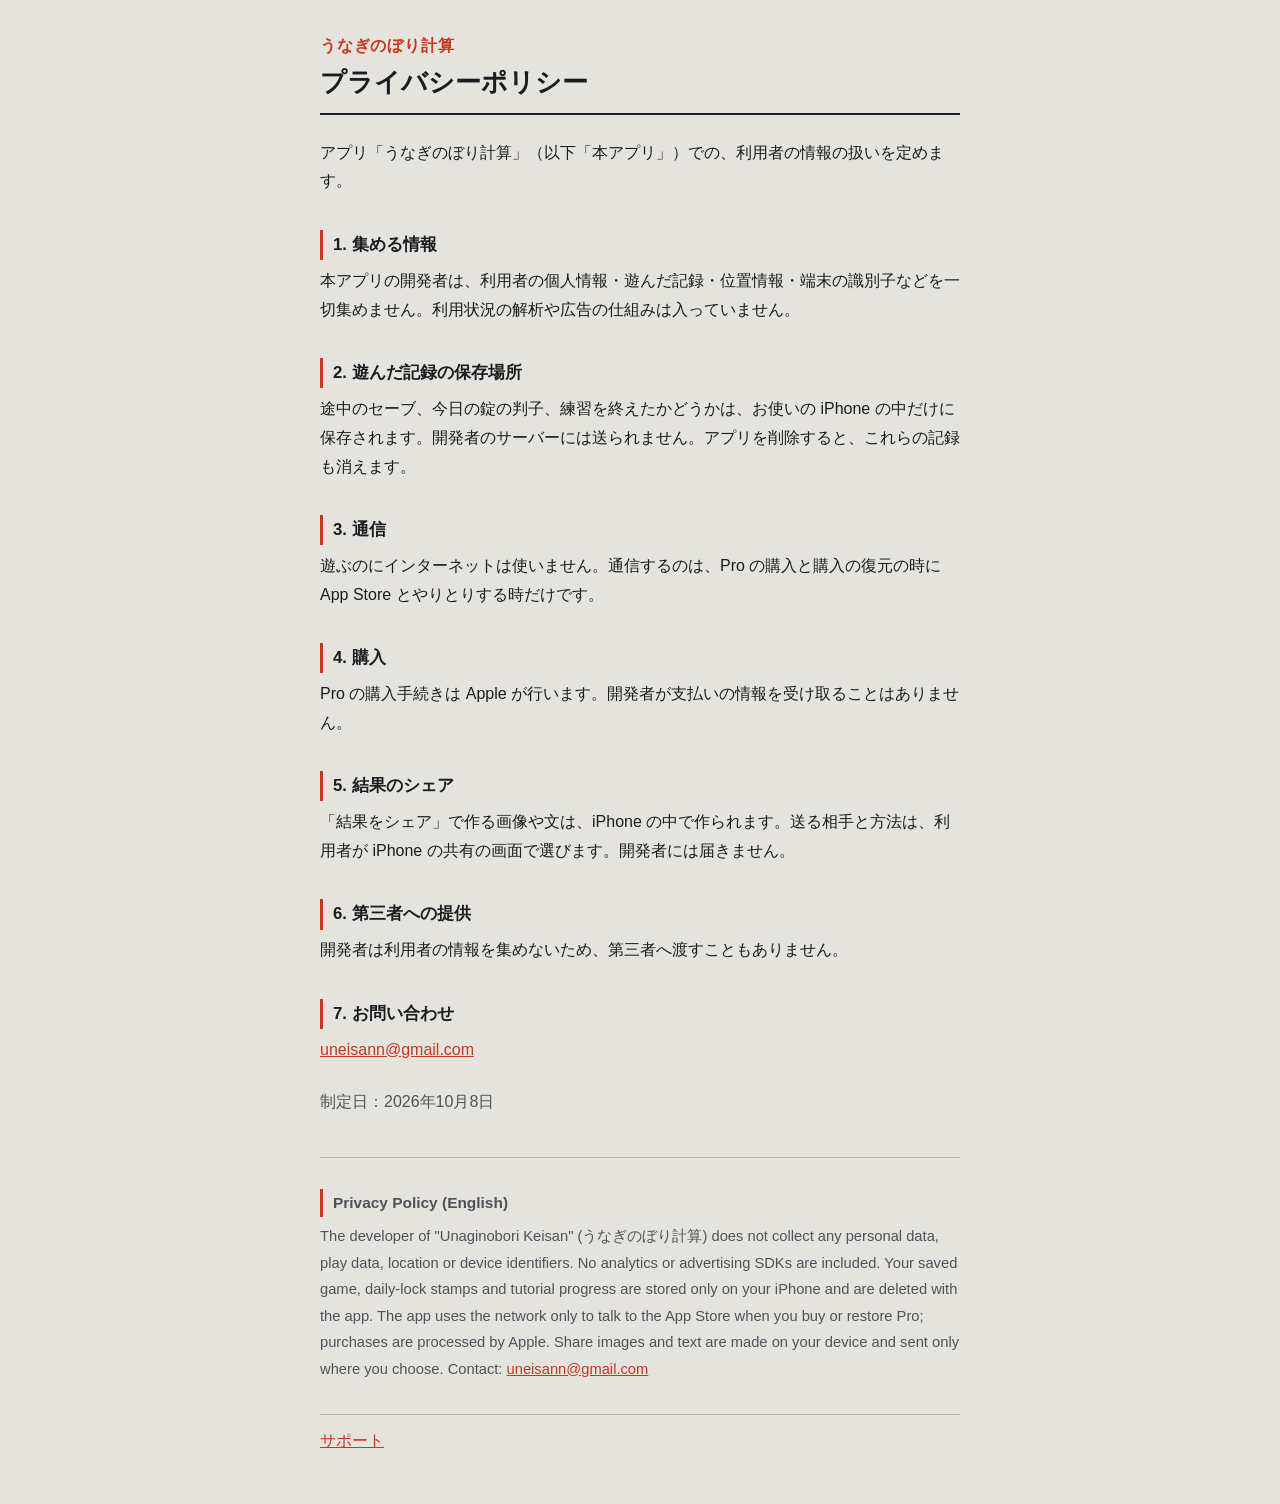
==== privacy.html @ fc5e5bda "Support and privacy pages for うなぎのぼり計算" ====
<!doctype html>
<html lang="ja"><head><meta charset="utf-8"><meta name="viewport" content="width=device-width,initial-scale=1">
<title>プライバシーポリシー｜うなぎのぼり計算</title>
<link rel="stylesheet" href="style.css"></head>
<body>
<header><p class="mark">うなぎのぼり計算</p><h1>プライバシーポリシー</h1></header>
<p>アプリ「うなぎのぼり計算」（以下「本アプリ」）での、利用者の情報の扱いを定めます。</p>
<h2>1. 集める情報</h2>
<p>本アプリの開発者は、利用者の個人情報・遊んだ記録・位置情報・端末の識別子などを一切集めません。利用状況の解析や広告の仕組みは入っていません。</p>
<h2>2. 遊んだ記録の保存場所</h2>
<p>途中のセーブ、今日の錠の判子、練習を終えたかどうかは、お使いの iPhone の中だけに保存されます。開発者のサーバーには送られません。アプリを削除すると、これらの記録も消えます。</p>
<h2>3. 通信</h2>
<p>遊ぶのにインターネットは使いません。通信するのは、Pro の購入と購入の復元の時に App Store とやりとりする時だけです。</p>
<h2>4. 購入</h2>
<p>Pro の購入手続きは Apple が行います。開発者が支払いの情報を受け取ることはありません。</p>
<h2>5. 結果のシェア</h2>
<p>「結果をシェア」で作る画像や文は、iPhone の中で作られます。送る相手と方法は、利用者が iPhone の共有の画面で選びます。開発者には届きません。</p>
<h2>6. 第三者への提供</h2>
<p>開発者は利用者の情報を集めないため、第三者へ渡すこともありません。</p>
<h2>7. お問い合わせ</h2>
<p><a href="mailto:uneisann@gmail.com">uneisann@gmail.com</a></p>
<p class="date">制定日：2026年10月8日</p>
<hr>
<section lang="en">
<h2>Privacy Policy (English)</h2>
<p>The developer of "Unaginobori Keisan" (うなぎのぼり計算) does not collect any personal data, play data, location or device identifiers. No analytics or advertising SDKs are included. Your saved game, daily-lock stamps and tutorial progress are stored only on your iPhone and are deleted with the app. The app uses the network only to talk to the App Store when you buy or restore Pro; purchases are processed by Apple. Share images and text are made on your device and sent only where you choose. Contact: <a href="mailto:uneisann@gmail.com">uneisann@gmail.com</a></p>
</section>
<footer><a href="index.html">サポート</a></footer>
</body></html>
---- style.css ----
/* アプリと同じ色（漆喰・墨・朱）。帳面の罫を1本。飾りは足さない */
body{margin:0 auto;max-width:640px;padding:32px 20px 48px;background:#E5E3DD;color:#1A1C1F;
  font-family:-apple-system,"Hiragino Sans","Noto Sans JP",sans-serif;line-height:1.8;line-break:strict}
header{border-bottom:2px solid #1A1C1F;padding-bottom:12px;margin-bottom:24px}
.mark{margin:0;color:#C8371F;font-weight:700;letter-spacing:.05em}
h1{margin:4px 0 0;font-size:1.6em;line-height:1.4}
h2{font-size:1.05em;margin:2em 0 .4em;padding-left:10px;border-left:3px solid #C8371F}
p{margin:.4em 0}
a{color:#C8371F}
hr{border:0;border-top:1px solid #B8B6AF;margin:40px 0 0}
section[lang=en]{color:#4F5258;font-size:.92em}
.date{color:#4F5258;margin-top:1.5em}
footer{margin-top:32px;padding-top:12px;border-top:1px solid #B8B6AF}
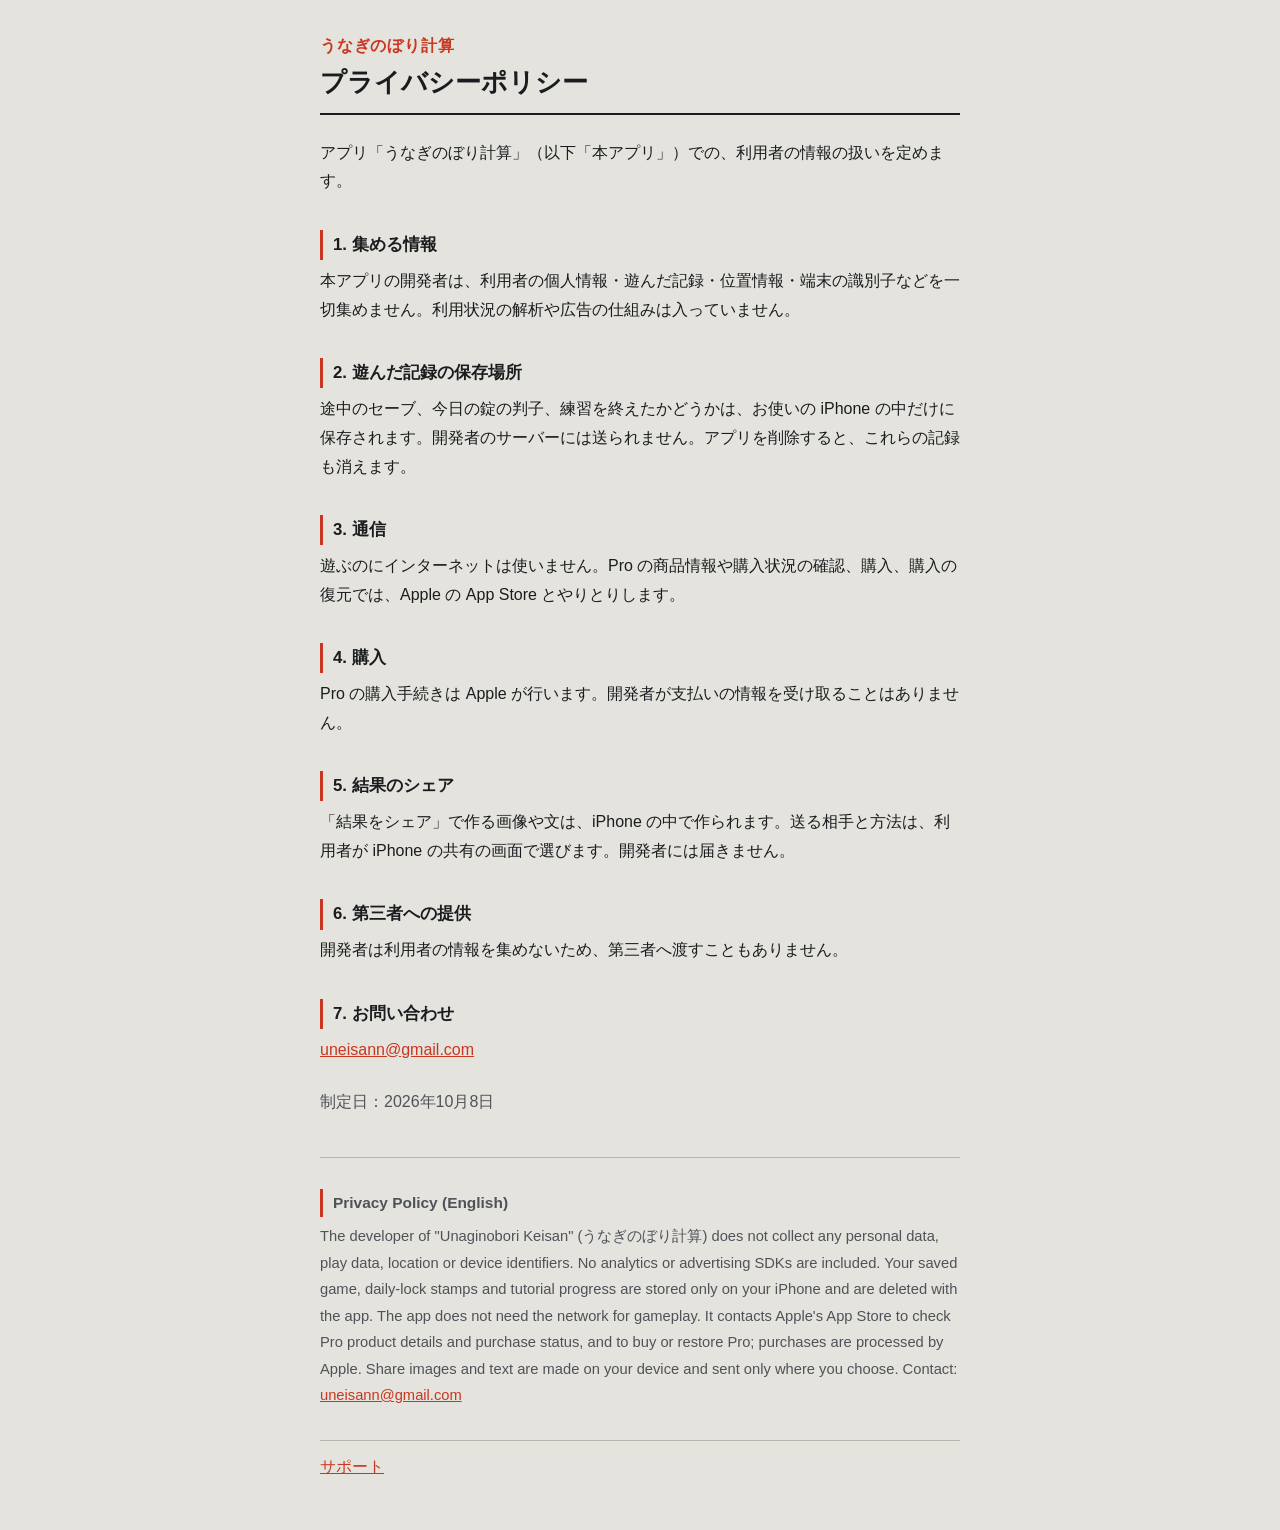
==== commit 093ecc65: "Update support and privacy pages (network use wording)" ====
--- a/privacy.html
+++ b/privacy.html
@@ -10,7 +10,7 @@
 <h2>2. 遊んだ記録の保存場所</h2>
 <p>途中のセーブ、今日の錠の判子、練習を終えたかどうかは、お使いの iPhone の中だけに保存されます。開発者のサーバーには送られません。アプリを削除すると、これらの記録も消えます。</p>
 <h2>3. 通信</h2>
-<p>遊ぶのにインターネットは使いません。通信するのは、Pro の購入と購入の復元の時に App Store とやりとりする時だけです。</p>
+<p>遊ぶのにインターネットは使いません。Pro の商品情報や購入状況の確認、購入、購入の復元では、Apple の App Store とやりとりします。</p>
 <h2>4. 購入</h2>
 <p>Pro の購入手続きは Apple が行います。開発者が支払いの情報を受け取ることはありません。</p>
 <h2>5. 結果のシェア</h2>
@@ -23,7 +23,7 @@
 <hr>
 <section lang="en">
 <h2>Privacy Policy (English)</h2>
-<p>The developer of "Unaginobori Keisan" (うなぎのぼり計算) does not collect any personal data, play data, location or device identifiers. No analytics or advertising SDKs are included. Your saved game, daily-lock stamps and tutorial progress are stored only on your iPhone and are deleted with the app. The app uses the network only to talk to the App Store when you buy or restore Pro; purchases are processed by Apple. Share images and text are made on your device and sent only where you choose. Contact: <a href="mailto:uneisann@gmail.com">uneisann@gmail.com</a></p>
+<p>The developer of "Unaginobori Keisan" (うなぎのぼり計算) does not collect any personal data, play data, location or device identifiers. No analytics or advertising SDKs are included. Your saved game, daily-lock stamps and tutorial progress are stored only on your iPhone and are deleted with the app. The app does not need the network for gameplay. It contacts Apple's App Store to check Pro product details and purchase status, and to buy or restore Pro; purchases are processed by Apple. Share images and text are made on your device and sent only where you choose. Contact: <a href="mailto:uneisann@gmail.com">uneisann@gmail.com</a></p>
 </section>
 <footer><a href="index.html">サポート</a></footer>
 </body></html>
